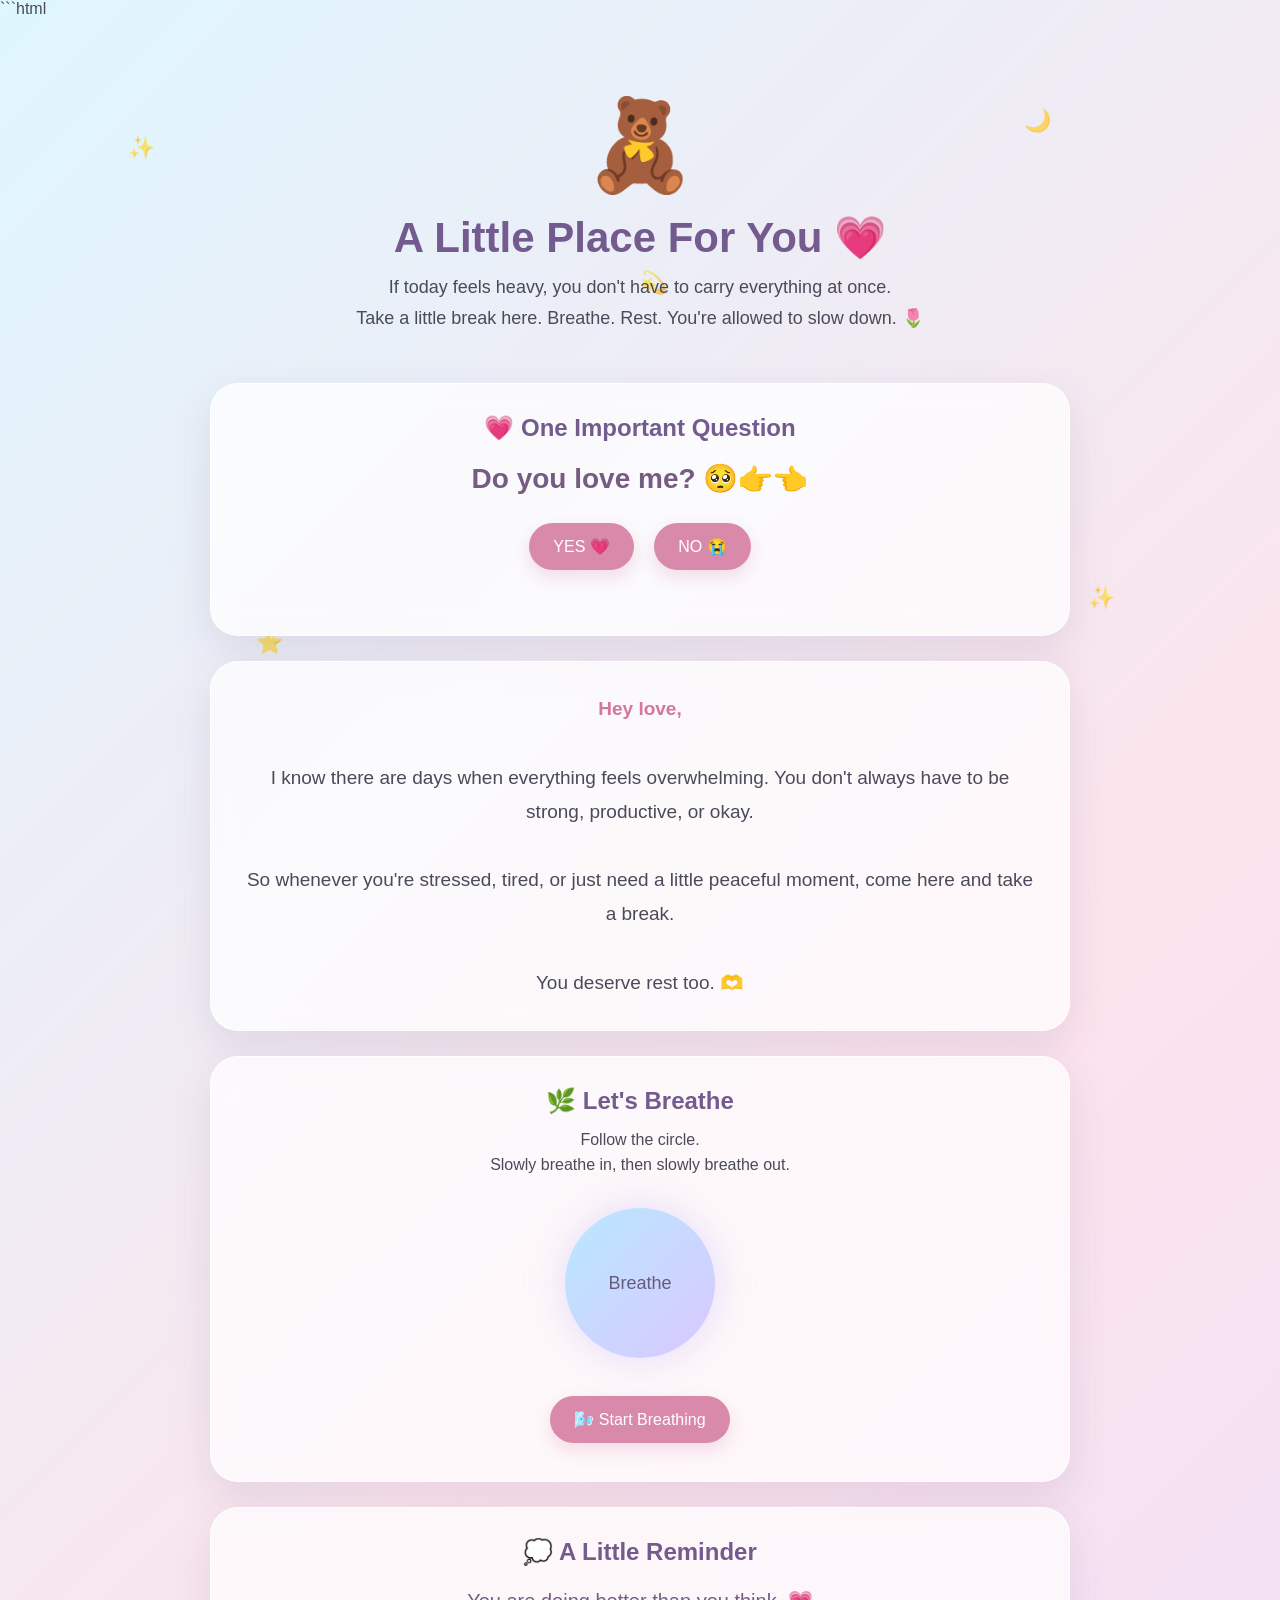
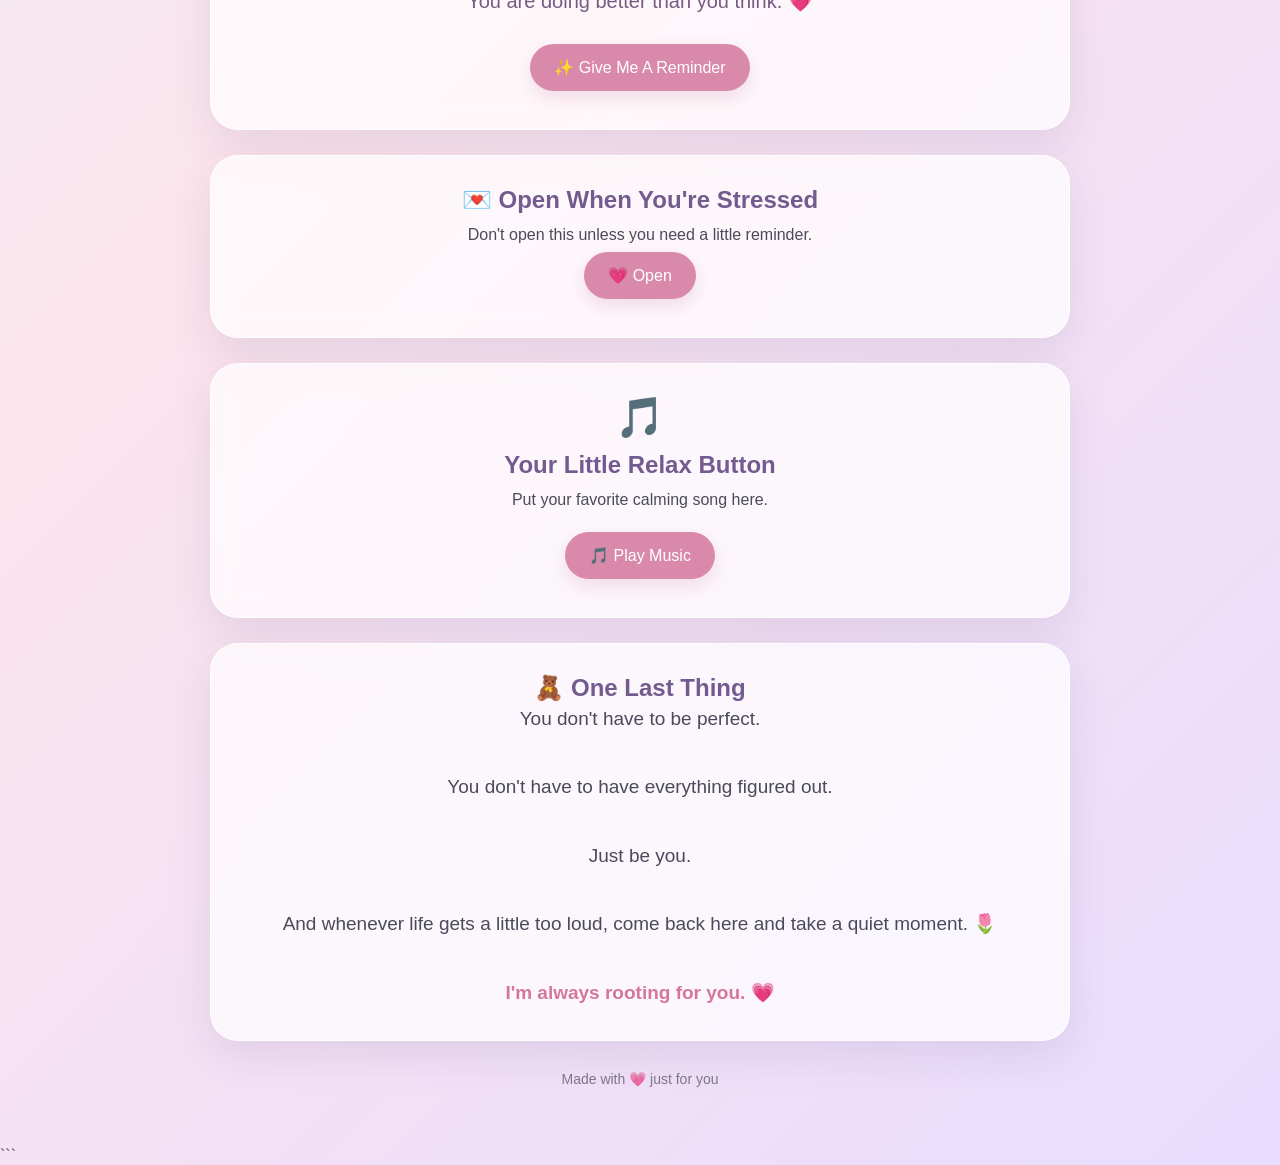
==== index.html @ c6b2e6fd "Add files via upload" ====
```html
<!DOCTYPE html>
<html lang="en">
<head>
    <meta charset="UTF-8">
    <meta name="viewport" content="width=device-width, initial-scale=1.0">

    <title>A Little Place For You 💗</title>

    <style>
        * {
            box-sizing: border-box;
            margin: 0;
            padding: 0;
        }

        body {
            font-family: "Segoe UI", Arial, sans-serif;
            min-height: 100vh;
            background: linear-gradient(
                135deg,
                #dff6ff,
                #fce4ec,
                #e8ddff
            );
            color: #4a4a5a;
            overflow-x: hidden;
        }

        /* =========================
           BACKGROUND
        ========================= */

        .stars {
            position: fixed;
            inset: 0;
            pointer-events: none;
            overflow: hidden;
            z-index: 0;
        }

        .star {
            position: absolute;
            animation: float 6s infinite ease-in-out;
            opacity: 0.7;
            font-size: 22px;
        }

        @keyframes float {
            0%, 100% {
                transform: translateY(0);
            }

            50% {
                transform: translateY(-20px);
            }
        }

        /* =========================
           MAIN CONTAINER
        ========================= */

        .container {
            position: relative;
            z-index: 1;
            width: 100%;
            max-width: 900px;
            margin: auto;
            padding: 30px 20px 60px;
            text-align: center;
        }

        /* =========================
           HERO
        ========================= */

        .hero {
            padding: 45px 20px 25px;
        }

        .bear {
            font-size: 90px;
            animation: bearBreathe 4s infinite ease-in-out;
        }

        @keyframes bearBreathe {
            0%, 100% {
                transform: scale(1);
            }

            50% {
                transform: scale(1.08);
            }
        }

        h1 {
            font-size: 42px;
            margin: 15px 0 10px;
            color: #735b8f;
        }

        .subtitle {
            font-size: 18px;
            max-width: 620px;
            margin: auto;
            line-height: 1.7;
        }

        /* =========================
           CARDS
        ========================= */

        .card {
            background: rgba(255, 255, 255, 0.72);
            backdrop-filter: blur(12px);
            border-radius: 28px;
            padding: 30px;
            margin: 25px 0;
            box-shadow: 0 15px 40px rgba(90, 70, 120, 0.12);
            border: 1px solid rgba(255, 255, 255, 0.8);
        }

        .card h2 {
            color: #735b8f;
        }

        .message {
            font-size: 19px;
            line-height: 1.8;
        }

        .message strong {
            color: #d4779a;
        }

        /* =========================
           BUTTONS
        ========================= */

        button {
            border: none;
            padding: 14px 24px;
            border-radius: 30px;
            margin: 8px;
            font-size: 16px;
            cursor: pointer;
            background: #d98aaa;
            color: white;
            box-shadow: 0 7px 18px rgba(200, 100, 140, 0.2);
            transition: 0.25s ease;
        }

        button:hover {
            transform: translateY(-3px);
            box-shadow: 0 10px 22px rgba(200, 100, 140, 0.25);
        }

        button:active {
            transform: scale(0.96);
        }

        /* =========================
           LOVE QUESTION
        ========================= */

        .love-question {
            font-size: 28px;
            margin: 20px 0;
            color: #765b83;
            font-weight: 600;
        }

        .love-buttons {
            position: relative;
            min-height: 90px;
        }

        #noButton {
            position: relative;
        }

        .love-answer {
            display: none;
            margin-top: 20px;
            padding: 25px;
            border-radius: 20px;
            background: #fff0f6;
            font-size: 20px;
            line-height: 1.7;
        }

        .love-answer.show {
            display: block;
            animation: appear 0.6s ease;
        }

        /* =========================
           BREATHING
        ========================= */

        .breathing-area {
            margin-top: 15px;
        }

        .breathing-instruction {
            margin-top: 12px;
            line-height: 1.6;
        }

        .circle {
            width: 150px;
            height: 150px;
            margin: 30px auto;

            border-radius: 50%;

            background: linear-gradient(
                135deg,
                #b9e8ff,
                #d9c8ff
            );

            display: flex;
            align-items: center;
            justify-content: center;

            font-size: 18px;
            color: #665b7a;

            box-shadow:
                0 0 40px rgba(180, 160, 240, 0.35);

            transition:
                transform 4s ease-in-out;
        }

        .circle.breathe-in {
            transform: scale(1.35);
        }

        .circle.breathe-out {
            transform: scale(1);
        }

        /* =========================
           AFFIRMATIONS
        ========================= */

        .affirmation {
            min-height: 70px;

            display: flex;
            align-items: center;
            justify-content: center;

            font-size: 20px;
            color: #765b83;

            line-height: 1.5;
            padding: 10px;
        }

        /* =========================
           SURPRISE
        ========================= */

        .surprise {
            display: none;

            margin-top: 20px;
            padding: 25px;

            background: #fff0f6;
            border-radius: 20px;

            line-height: 1.8;
            font-size: 18px;
        }

        .surprise.show {
            display: block;
            animation: appear 0.5s ease;
        }

        @keyframes appear {
            from {
                opacity: 0;
                transform: translateY(10px);
            }

            to {
                opacity: 1;
                transform: translateY(0);
            }
        }

        /* =========================
           MUSIC
        ========================= */

        .music-note {
            font-size: 40px;
            margin-bottom: 10px;
            animation: musicFloat 2s infinite ease-in-out;
        }

        @keyframes musicFloat {
            0%, 100% {
                transform: translateY(0);
            }

            50% {
                transform: translateY(-8px);
            }
        }

        /* =========================
           FLOATING HEARTS
        ========================= */

        .heart {
            position: fixed;
            bottom: -30px;

            font-size: 20px;

            animation:
                rise 6s linear forwards;

            pointer-events: none;
            z-index: 5;
        }

        @keyframes rise {
            from {
                transform:
                    translateY(0)
                    rotate(0deg);

                opacity: 0;
            }

            15% {
                opacity: 1;
            }

            to {
                transform:
                    translateY(-110vh)
                    rotate(360deg);

                opacity: 0;
            }
        }

        /* =========================
           FOOTER
        ========================= */

        .footer {
            margin-top: 30px;
            font-size: 14px;
            opacity: 0.7;
        }

        /* =========================
           MOBILE
        ========================= */

        @media (max-width: 600px) {

            .container {
                padding: 20px 15px 50px;
            }

            h1 {
                font-size: 32px;
            }

            .subtitle {
                font-size: 16px;
            }

            .card {
                padding: 22px;
                border-radius: 24px;
            }

            .bear {
                font-size: 75px;
            }

            .love-question {
                font-size: 24px;
            }

            .message {
                font-size: 17px;
            }

            .circle {
                width: 135px;
                height: 135px;
            }
        }
    </style>
</head>

<body>

    <!-- =========================
         BACKGROUND DECORATIONS
    ========================= -->

    <div class="stars">

        <div class="star" style="left:10%; top:15%;">
            ✨
        </div>

        <div class="star" style="left:80%; top:12%;">
            🌙
        </div>

        <div class="star" style="left:20%; top:70%;">
            ⭐
        </div>

        <div class="star" style="left:85%; top:65%;">
            ✨
        </div>

        <div class="star" style="left:50%; top:30%;">
            💫
        </div>

    </div>


    <!-- =========================
         MAIN
    ========================= -->

    <div class="container">


        <!-- HERO -->

        <section class="hero">

            <div class="bear">
                🧸
            </div>

            <h1>
                A Little Place For You 💗
            </h1>

            <p class="subtitle">
                If today feels heavy, you don't have to carry
                everything at once.

                <br>

                Take a little break here.
                Breathe. Rest.
                You're allowed to slow down. 🌷
            </p>

        </section>


        <!-- =========================
             LOVE QUESTION
        ========================= -->

        <div class="card">

            <h2>
                💗 One Important Question
            </h2>

            <p class="love-question">
                Do you love me? 🥺👉👈
            </p>

            <div class="love-buttons">

                <button onclick="yesLove()">
                    YES 💗
                </button>

                <button
                    id="noButton"
                    onclick="noLove()"
                    onmouseover="moveNoButton()">

                    NO 😭

                </button>

            </div>


            <div
                id="loveAnswer"
                class="love-answer">

                YAYYYYY! 🥹💗

                <br><br>

                I love you too!
                Thank you for being you. 🫶

                <br><br>

                Now come here and take a little break. 🌷

            </div>

        </div>


        <!-- =========================
             PERSONAL MESSAGE
        ========================= -->

        <div class="card">

            <div class="message">

                <strong>
                    Hey love,
                </strong>

                <br><br>

                I know there are days when everything
                feels overwhelming.

                You don't always have to be strong,
                productive, or okay.

                <br><br>

                So whenever you're stressed, tired,
                or just need a little peaceful moment,
                come here and take a break.

                <br><br>

                You deserve rest too. 🫶

            </div>

        </div>


        <!-- =========================
             BREATHING
        ========================= -->

        <div class="card">

            <h2>
                🌿 Let's Breathe
            </h2>

            <p class="breathing-instruction">

                Follow the circle.

                <br>

                Slowly breathe in,
                then slowly breathe out.

            </p>


            <div class="breathing-area">

                <div
                    class="circle"
                    id="breathingCircle">

                    Breathe

                </div>


                <button onclick="startBreathing()">

                    🌬️ Start Breathing

                </button>

            </div>

        </div>


        <!-- =========================
             AFFIRMATIONS
        ========================= -->

        <div class="card">

            <h2>
                💭 A Little Reminder
            </h2>


            <div
                class="affirmation"
                id="affirmation">

                You are doing better
                than you think. 💗

            </div>


            <button onclick="newAffirmation()">

                ✨ Give Me A Reminder

            </button>

        </div>


        <!-- =========================
             STRESS MESSAGE
        ========================= -->

        <div class="card">

            <h2>
                💌 Open When You're Stressed
            </h2>

            <p style="margin-top:12px;">

                Don't open this unless you need
                a little reminder.

            </p>


            <button onclick="openSurprise()">

                💗 Open

            </button>


            <div
                class="surprise"
                id="surprise">

                Hey...

                pause for a moment. 🫂

                <br><br>

                Whatever happened today
                doesn't define you.

                <br><br>

                You don't need to solve
                everything tonight.

                <br><br>

                One thing at a time.
                One breath at a time.

                <br><br>

                Drink some water,
                relax your shoulders,
                and give yourself permission
                to rest.

                <br><br>

                <strong>
                    You are important.
                    Please take care of yourself. 💗
                </strong>

            </div>

        </div>


        <!-- =========================
             MUSIC
        ========================= -->

        <div class="card">

            <div class="music-note">
                🎵
            </div>

            <h2>
                Your Little Relax Button
            </h2>

            <p style="margin:12px 0 15px;">

                Put your favorite calming song here.

            </p>


            <audio
                id="music"
                loop>

                <source
                    src="relaxing-music.mp3"
                    type="audio/mpeg">

            </audio>


            <button
                onclick="toggleMusic()"
                id="musicButton">

                🎵 Play Music

            </button>

        </div>


        <!-- =========================
             FINAL MESSAGE
        ========================= -->

        <div class="card">

            <h2>
                🧸 One Last Thing
            </h2>


            <p class="message">

                You don't have to be perfect.

                <br><br>

                You don't have to have
                everything figured out.

                <br><br>

                Just be you.

                <br><br>

                And whenever life gets
                a little too loud,
                come back here and take
                a quiet moment. 🌷

                <br><br>

                <strong>
                    I'm always rooting for you. 💗
                </strong>

            </p>

        </div>


        <!-- FOOTER -->

        <div class="footer">

            Made with 💗 just for you

        </div>

    </div>


    <script>

        /* =========================
           LOVE QUESTION
        ========================= */

        let noCount = 0;


        function yesLove() {

            const answer =
                document.getElementById("loveAnswer");

            answer.classList.add("show");


            const noButton =
                document.getElementById("noButton");

            noButton.style.display = "none";


            for (let i = 0; i < 25; i++) {

                setTimeout(
                    createHeart,
                    i * 100
                );

            }

        }


        function noLove() {

            noCount++;


            const button =
                document.getElementById("noButton");


            if (noCount === 1) {

                button.textContent =
                    "Are you sure? 🥺";

            }

            else if (noCount === 2) {

                button.textContent =
                    "Really? 😭";

            }

            else if (noCount === 3) {

                button.textContent =
                    "Last chance 😭💔";

            }

            else {

                button.textContent =
                    "Okay... 😭";

            }


            moveNoButton();

        }


        function moveNoButton() {

            const button =
                document.getElementById("noButton");


            const maxX =
                Math.min(
                    140,
                    window.innerWidth / 3
                );


            const maxY = 60;


            const x =
                (Math.random() * maxX * 2)
                - maxX;


            const y =
                (Math.random() * maxY * 2)
                - maxY;


            button.style.transform =
                `translate(${x}px, ${y}px)`;

        }



        /* =========================
           AFFIRMATIONS
        ========================= */

        const affirmations = [

            "You are allowed to rest. 🌷",

            "One step at a time is still progress. 🫶",

            "You don't have to solve everything today. 🌙",

            "Your feelings are valid. 💗",

            "Take a breath. You've got this. 🌿",

            "It's okay to have a slow day. ☁️",

            "You are more than your stressful moments. ✨",

            "Be gentle with yourself today. 🧸",

            "You deserve peaceful moments too. 💕",

            "You are doing better than you think. 🌸",

            "It's okay to take things slowly. 🌿",

            "Tomorrow is another chance to breathe and begin again. 🌙"

        ];


        function newAffirmation() {

            const random =
                affirmations[
                    Math.floor(
                        Math.random()
                        * affirmations.length
                    )
                ];


            document.getElementById(
                "affirmation"
            ).textContent = random;


            for (let i = 0; i < 3; i++) {

                setTimeout(
                    createHeart,
                    i * 150
                );

            }

        }



        /* =========================
           BREATHING
        ========================= */

        let breathing = false;


        function startBreathing() {

            if (breathing) return;


            breathing = true;


            const circle =
                document.getElementById(
                    "breathingCircle"
                );


            let inhale = true;


            function cycle() {

                if (!breathing) return;


                if (inhale) {

                    circle.textContent =
                        "Breathe In 🌿";

                    circle.classList.remove(
                        "breathe-out"
                    );

                    circle.classList.add(
                        "breathe-in"
                    );

                }

                else {

                    circle.textContent =
                        "Breathe Out 🌙";

                    circle.classList.remove(
                        "breathe-in"
                    );

                    circle.classList.add(
                        "breathe-out"
                    );

                }


                inhale = !inhale;


                setTimeout(
                    cycle,
                    4000
                );

            }


            cycle();


            setTimeout(() => {

                breathing = false;


                circle.classList.remove(
                    "breathe-in"
                );


                circle.classList.add(
                    "breathe-out"
                );


                circle.textContent =
                    "Well Done 💗";


                for (let i = 0; i < 8; i++) {

                    setTimeout(
                        createHeart,
                        i * 150
                    );

                }

            }, 32000);

        }



        /* =========================
           SURPRISE MESSAGE
        ========================= */

        function openSurprise() {

            document
                .getElementById("surprise")
                .classList.add("show");


            for (let i = 0; i < 15; i++) {

                setTimeout(
                    createHeart,
                    i * 120
                );

            }

        }



        /* =========================
           MUSIC
        ========================= */

        const music =
            document.getElementById("music");


        const musicButton =
            document.getElementById(
                "musicButton"
            );


        function toggleMusic() {

            if (music.paused) {

                music.play()
                    .then(() => {

                        musicButton.textContent =
                            "⏸️ Pause Music";

                    })
                    .catch(() => {

                        alert(
                            "Please make sure relaxing-music.mp3 is in the same folder as this HTML file."
                        );

                    });

            }

            else {

                music.pause();


                musicButton.textContent =
                    "🎵 Play Music";

            }

        }



        /* =========================
           FLOATING HEARTS
        ========================= */

        function createHeart() {

            const heart =
                document.createElement("div");


            heart.className =
                "heart";


            const hearts = [

                "💗",
                "💕",
                "💖",
                "🌸",
                "✨",
                "🫶",
                "💞"

            ];


            heart.textContent =
                hearts[
                    Math.floor(
                        Math.random()
                        * hearts.length
                    )
                ];


            heart.style.left =
                Math.random() * 100 + "vw";


            heart.style.animationDuration =
                (4 + Math.random() * 4)
                + "s";


            document.body.appendChild(
                heart
            );


            setTimeout(() => {

                heart.remove();

            }, 8000);

        }


        /* =========================
           RANDOM BACKGROUND HEARTS
        ========================= */

        setInterval(() => {

            if (Math.random() > 0.4) {

                createHeart();

            }

        }, 2500);

    </script>

</body>
</html>
```
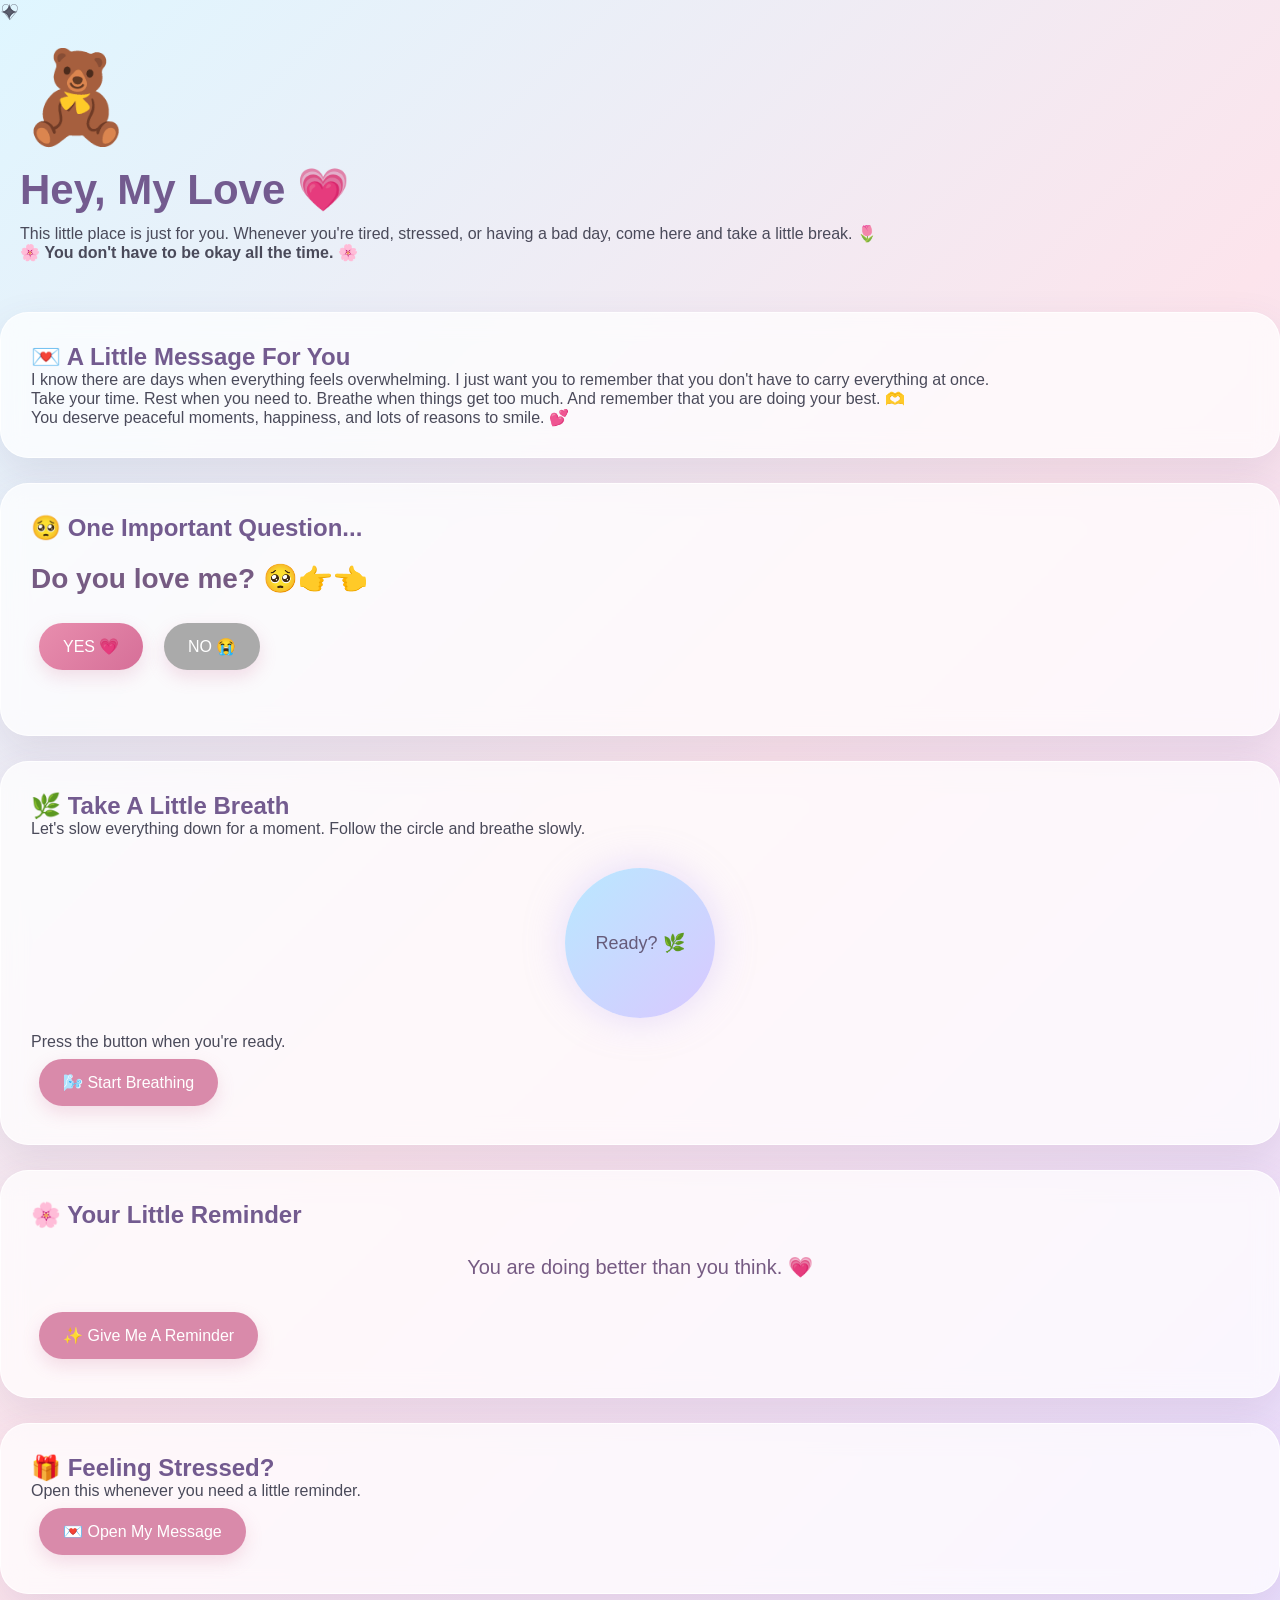
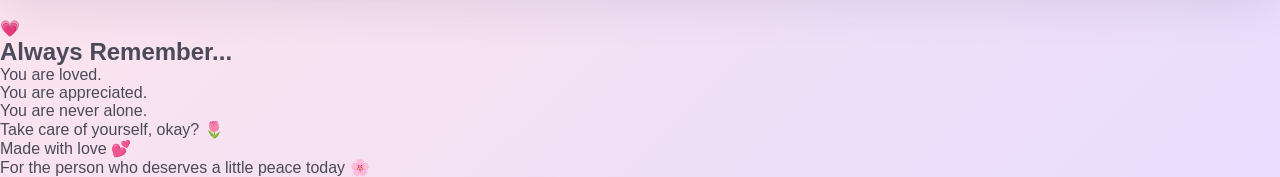
==== commit 72be77f6: "Update index.html" ====
--- a/index.html
+++ b/index.html
@@ -1,1228 +1,203 @@
-```html
 <!DOCTYPE html>
 <html lang="en">
 <head>
     <meta charset="UTF-8">
     <meta name="viewport" content="width=device-width, initial-scale=1.0">
-
-    <title>A Little Place For You 💗</title>
-
-    <style>
-        * {
-            box-sizing: border-box;
-            margin: 0;
-            padding: 0;
-        }
-
-        body {
-            font-family: "Segoe UI", Arial, sans-serif;
-            min-height: 100vh;
-            background: linear-gradient(
-                135deg,
-                #dff6ff,
-                #fce4ec,
-                #e8ddff
-            );
-            color: #4a4a5a;
-            overflow-x: hidden;
-        }
-
-        /* =========================
-           BACKGROUND
-        ========================= */
-
-        .stars {
-            position: fixed;
-            inset: 0;
-            pointer-events: none;
-            overflow: hidden;
-            z-index: 0;
-        }
-
-        .star {
-            position: absolute;
-            animation: float 6s infinite ease-in-out;
-            opacity: 0.7;
-            font-size: 22px;
-        }
-
-        @keyframes float {
-            0%, 100% {
-                transform: translateY(0);
-            }
-
-            50% {
-                transform: translateY(-20px);
-            }
-        }
-
-        /* =========================
-           MAIN CONTAINER
-        ========================= */
-
-        .container {
-            position: relative;
-            z-index: 1;
-            width: 100%;
-            max-width: 900px;
-            margin: auto;
-            padding: 30px 20px 60px;
-            text-align: center;
-        }
-
-        /* =========================
-           HERO
-        ========================= */
-
-        .hero {
-            padding: 45px 20px 25px;
-        }
-
-        .bear {
-            font-size: 90px;
-            animation: bearBreathe 4s infinite ease-in-out;
-        }
-
-        @keyframes bearBreathe {
-            0%, 100% {
-                transform: scale(1);
-            }
-
-            50% {
-                transform: scale(1.08);
-            }
-        }
-
-        h1 {
-            font-size: 42px;
-            margin: 15px 0 10px;
-            color: #735b8f;
-        }
-
-        .subtitle {
-            font-size: 18px;
-            max-width: 620px;
-            margin: auto;
-            line-height: 1.7;
-        }
-
-        /* =========================
-           CARDS
-        ========================= */
-
-        .card {
-            background: rgba(255, 255, 255, 0.72);
-            backdrop-filter: blur(12px);
-            border-radius: 28px;
-            padding: 30px;
-            margin: 25px 0;
-            box-shadow: 0 15px 40px rgba(90, 70, 120, 0.12);
-            border: 1px solid rgba(255, 255, 255, 0.8);
-        }
-
-        .card h2 {
-            color: #735b8f;
-        }
-
-        .message {
-            font-size: 19px;
-            line-height: 1.8;
-        }
-
-        .message strong {
-            color: #d4779a;
-        }
-
-        /* =========================
-           BUTTONS
-        ========================= */
-
-        button {
-            border: none;
-            padding: 14px 24px;
-            border-radius: 30px;
-            margin: 8px;
-            font-size: 16px;
-            cursor: pointer;
-            background: #d98aaa;
-            color: white;
-            box-shadow: 0 7px 18px rgba(200, 100, 140, 0.2);
-            transition: 0.25s ease;
-        }
-
-        button:hover {
-            transform: translateY(-3px);
-            box-shadow: 0 10px 22px rgba(200, 100, 140, 0.25);
-        }
-
-        button:active {
-            transform: scale(0.96);
-        }
-
-        /* =========================
-           LOVE QUESTION
-        ========================= */
-
-        .love-question {
-            font-size: 28px;
-            margin: 20px 0;
-            color: #765b83;
-            font-weight: 600;
-        }
-
-        .love-buttons {
-            position: relative;
-            min-height: 90px;
-        }
-
-        #noButton {
-            position: relative;
-        }
-
-        .love-answer {
-            display: none;
-            margin-top: 20px;
-            padding: 25px;
-            border-radius: 20px;
-            background: #fff0f6;
-            font-size: 20px;
-            line-height: 1.7;
-        }
-
-        .love-answer.show {
-            display: block;
-            animation: appear 0.6s ease;
-        }
-
-        /* =========================
-           BREATHING
-        ========================= */
-
-        .breathing-area {
-            margin-top: 15px;
-        }
-
-        .breathing-instruction {
-            margin-top: 12px;
-            line-height: 1.6;
-        }
-
-        .circle {
-            width: 150px;
-            height: 150px;
-            margin: 30px auto;
-
-            border-radius: 50%;
-
-            background: linear-gradient(
-                135deg,
-                #b9e8ff,
-                #d9c8ff
-            );
-
-            display: flex;
-            align-items: center;
-            justify-content: center;
-
-            font-size: 18px;
-            color: #665b7a;
-
-            box-shadow:
-                0 0 40px rgba(180, 160, 240, 0.35);
-
-            transition:
-                transform 4s ease-in-out;
-        }
-
-        .circle.breathe-in {
-            transform: scale(1.35);
-        }
-
-        .circle.breathe-out {
-            transform: scale(1);
-        }
-
-        /* =========================
-           AFFIRMATIONS
-        ========================= */
-
-        .affirmation {
-            min-height: 70px;
-
-            display: flex;
-            align-items: center;
-            justify-content: center;
-
-            font-size: 20px;
-            color: #765b83;
-
-            line-height: 1.5;
-            padding: 10px;
-        }
-
-        /* =========================
-           SURPRISE
-        ========================= */
-
-        .surprise {
-            display: none;
-
-            margin-top: 20px;
-            padding: 25px;
-
-            background: #fff0f6;
-            border-radius: 20px;
-
-            line-height: 1.8;
-            font-size: 18px;
-        }
-
-        .surprise.show {
-            display: block;
-            animation: appear 0.5s ease;
-        }
-
-        @keyframes appear {
-            from {
-                opacity: 0;
-                transform: translateY(10px);
-            }
-
-            to {
-                opacity: 1;
-                transform: translateY(0);
-            }
-        }
-
-        /* =========================
-           MUSIC
-        ========================= */
-
-        .music-note {
-            font-size: 40px;
-            margin-bottom: 10px;
-            animation: musicFloat 2s infinite ease-in-out;
-        }
-
-        @keyframes musicFloat {
-            0%, 100% {
-                transform: translateY(0);
-            }
-
-            50% {
-                transform: translateY(-8px);
-            }
-        }
-
-        /* =========================
-           FLOATING HEARTS
-        ========================= */
-
-        .heart {
-            position: fixed;
-            bottom: -30px;
-
-            font-size: 20px;
-
-            animation:
-                rise 6s linear forwards;
-
-            pointer-events: none;
-            z-index: 5;
-        }
-
-        @keyframes rise {
-            from {
-                transform:
-                    translateY(0)
-                    rotate(0deg);
-
-                opacity: 0;
-            }
-
-            15% {
-                opacity: 1;
-            }
-
-            to {
-                transform:
-                    translateY(-110vh)
-                    rotate(360deg);
-
-                opacity: 0;
-            }
-        }
-
-        /* =========================
-           FOOTER
-        ========================= */
-
-        .footer {
-            margin-top: 30px;
-            font-size: 14px;
-            opacity: 0.7;
-        }
-
-        /* =========================
-           MOBILE
-        ========================= */
-
-        @media (max-width: 600px) {
-
-            .container {
-                padding: 20px 15px 50px;
-            }
-
-            h1 {
-                font-size: 32px;
-            }
-
-            .subtitle {
-                font-size: 16px;
-            }
-
-            .card {
-                padding: 22px;
-                border-radius: 24px;
-            }
-
-            .bear {
-                font-size: 75px;
-            }
-
-            .love-question {
-                font-size: 24px;
-            }
-
-            .message {
-                font-size: 17px;
-            }
-
-            .circle {
-                width: 135px;
-                height: 135px;
-            }
-        }
-    </style>
+    <title>For My Love 💗</title>
+    <link rel="stylesheet" href="style.css">
 </head>
 
 <body>
 
-    <!-- =========================
-         BACKGROUND DECORATIONS
-    ========================= -->
-
-    <div class="stars">
-
-        <div class="star" style="left:10%; top:15%;">
-            ✨
-        </div>
-
-        <div class="star" style="left:80%; top:12%;">
-            🌙
-        </div>
-
-        <div class="star" style="left:20%; top:70%;">
-            ⭐
-        </div>
-
-        <div class="star" style="left:85%; top:65%;">
-            ✨
-        </div>
-
-        <div class="star" style="left:50%; top:30%;">
-            💫
-        </div>
-
-    </div>
-
-
-    <!-- =========================
-         MAIN
-    ========================= -->
-
-    <div class="container">
-
+    <!-- Floating decorations -->
+    <div class="star star1">✦</div>
+    <div class="star star2">✧</div>
+    <div class="star star3">♡</div>
+    <div class="star star4">✦</div>
+
+    <main>
 
         <!-- HERO -->
-
         <section class="hero">
-
-            <div class="bear">
-                🧸
-            </div>
-
-            <h1>
-                A Little Place For You 💗
-            </h1>
-
-            <p class="subtitle">
-                If today feels heavy, you don't have to carry
+            <div class="bear">🧸</div>
+
+            <h1>Hey, My Love 💗</h1>
+
+            <p>
+                This little place is just for you.
+                Whenever you're tired, stressed, or having a bad day,
+                come here and take a little break. 🌷
+            </p>
+
+            <div class="hero-message">
+                <span>🌸</span>
+                <strong>You don't have to be okay all the time.</strong>
+                <span>🌸</span>
+            </div>
+        </section>
+
+
+        <!-- LOVE MESSAGE -->
+        <section class="card">
+            <h2>💌 A Little Message For You</h2>
+
+            <p>
+                I know there are days when everything feels overwhelming.
+                I just want you to remember that you don't have to carry
                 everything at once.
-
-                <br>
-
-                Take a little break here.
-                Breathe. Rest.
-                You're allowed to slow down. 🌷
-            </p>
-
-        </section>
-
-
-        <!-- =========================
-             LOVE QUESTION
-        ========================= -->
-
-        <div class="card">
-
-            <h2>
-                💗 One Important Question
-            </h2>
-
-            <p class="love-question">
+            </p>
+
+            <p>
+                Take your time. Rest when you need to.
+                Breathe when things get too much.
+                And remember that you are doing your best. 🫶
+            </p>
+
+            <p class="special-message">
+                You deserve peaceful moments, happiness,
+                and lots of reasons to smile. 💕
+            </p>
+        </section>
+
+
+        <!-- LOVE QUESTION -->
+        <section class="card love-section">
+            <h2>🥺 One Important Question...</h2>
+
+            <div class="love-question">
                 Do you love me? 🥺👉👈
-            </p>
+            </div>
 
             <div class="love-buttons">
-
-                <button onclick="yesLove()">
+                <button id="yesButton" class="yes-button">
                     YES 💗
                 </button>
 
-                <button
-                    id="noButton"
-                    onclick="noLove()"
-                    onmouseover="moveNoButton()">
-
+                <button id="noButton" class="no-button">
                     NO 😭
-
                 </button>
-
-            </div>
-
-
-            <div
-                id="loveAnswer"
-                class="love-answer">
-
-                YAYYYYY! 🥹💗
-
-                <br><br>
-
-                I love you too!
-                Thank you for being you. 🫶
-
-                <br><br>
-
-                Now come here and take a little break. 🌷
-
-            </div>
-
-        </div>
-
-
-        <!-- =========================
-             PERSONAL MESSAGE
-        ========================= -->
-
-        <div class="card">
-
-            <div class="message">
+            </div>
+
+            <div id="loveAnswer" class="love-answer">
+                I LOVE YOU TOO! 💗🥺
+                <br>
+                Thank you for being you. 🌷
+            </div>
+        </section>
+
+
+        <!-- BREATHING -->
+        <section class="card">
+            <h2>🌿 Take A Little Breath</h2>
+
+            <p>
+                Let's slow everything down for a moment.
+                Follow the circle and breathe slowly.
+            </p>
+
+            <div id="breathingCircle" class="circle">
+                Ready? 🌿
+            </div>
+
+            <p id="breathingStatus" class="status">
+                Press the button when you're ready.
+            </p>
+
+            <button id="breathingButton" class="main-button">
+                🌬️ Start Breathing
+            </button>
+        </section>
+
+
+        <!-- AFFIRMATIONS -->
+        <section class="card">
+            <h2>🌸 Your Little Reminder</h2>
+
+            <div id="affirmation" class="affirmation">
+                You are doing better than you think. 💗
+            </div>
+
+            <button id="affirmationButton" class="main-button">
+                ✨ Give Me A Reminder
+            </button>
+        </section>
+
+
+        <!-- SURPRISE -->
+        <section class="card surprise-section">
+            <h2>🎁 Feeling Stressed?</h2>
+
+            <p>
+                Open this whenever you need a little reminder.
+            </p>
+
+            <button id="surpriseButton" class="main-button">
+                💌 Open My Message
+            </button>
+
+            <div id="surprise" class="surprise">
+                <h3>Hey, beautiful soul 🌷</h3>
+
+                <p>
+                    Whatever is stressing you right now,
+                    you don't have to figure everything out immediately.
+                </p>
+
+                <p>
+                    Take things one moment at a time.
+                    Drink some water, breathe slowly,
+                    and give yourself permission to rest. 🌿
+                </p>
+
+                <p>
+                    You are important.
+                    Your feelings matter.
+                    And you deserve kindness. 💗
+                </p>
 
                 <strong>
-                    Hey love,
+                    Now give yourself a little smile. 🥺💕
                 </strong>
-
-                <br><br>
-
-                I know there are days when everything
-                feels overwhelming.
-
-                You don't always have to be strong,
-                productive, or okay.
-
-                <br><br>
-
-                So whenever you're stressed, tired,
-                or just need a little peaceful moment,
-                come here and take a break.
-
-                <br><br>
-
-                You deserve rest too. 🫶
-
-            </div>
-
-        </div>
-
-
-        <!-- =========================
-             BREATHING
-        ========================= -->
-
-        <div class="card">
-
-            <h2>
-                🌿 Let's Breathe
-            </h2>
-
-            <p class="breathing-instruction">
-
-                Follow the circle.
-
-                <br>
-
-                Slowly breathe in,
-                then slowly breathe out.
-
-            </p>
-
-
-            <div class="breathing-area">
-
-                <div
-                    class="circle"
-                    id="breathingCircle">
-
-                    Breathe
-
-                </div>
-
-
-                <button onclick="startBreathing()">
-
-                    🌬️ Start Breathing
-
-                </button>
-
-            </div>
-
-        </div>
-
-
-        <!-- =========================
-             AFFIRMATIONS
-        ========================= -->
-
-        <div class="card">
-
-            <h2>
-                💭 A Little Reminder
-            </h2>
-
-
-            <div
-                class="affirmation"
-                id="affirmation">
-
-                You are doing better
-                than you think. 💗
-
-            </div>
-
-
-            <button onclick="newAffirmation()">
-
-                ✨ Give Me A Reminder
-
-            </button>
-
-        </div>
-
-
-        <!-- =========================
-             STRESS MESSAGE
-        ========================= -->
-
-        <div class="card">
-
-            <h2>
-                💌 Open When You're Stressed
-            </h2>
-
-            <p style="margin-top:12px;">
-
-                Don't open this unless you need
-                a little reminder.
-
-            </p>
-
-
-            <button onclick="openSurprise()">
-
-                💗 Open
-
-            </button>
-
-
-            <div
-                class="surprise"
-                id="surprise">
-
-                Hey...
-
-                pause for a moment. 🫂
-
-                <br><br>
-
-                Whatever happened today
-                doesn't define you.
-
-                <br><br>
-
-                You don't need to solve
-                everything tonight.
-
-                <br><br>
-
-                One thing at a time.
-                One breath at a time.
-
-                <br><br>
-
-                Drink some water,
-                relax your shoulders,
-                and give yourself permission
-                to rest.
-
-                <br><br>
-
-                <strong>
-                    You are important.
-                    Please take care of yourself. 💗
-                </strong>
-
-            </div>
-
-        </div>
-
-
-        <!-- =========================
-             MUSIC
-        ========================= -->
-
-        <div class="card">
-
-            <div class="music-note">
-                🎵
-            </div>
-
-            <h2>
-                Your Little Relax Button
-            </h2>
-
-            <p style="margin:12px 0 15px;">
-
-                Put your favorite calming song here.
-
-            </p>
-
-
-            <audio
-                id="music"
-                loop>
-
-                <source
-                    src="relaxing-music.mp3"
-                    type="audio/mpeg">
-
-            </audio>
-
-
-            <button
-                onclick="toggleMusic()"
-                id="musicButton">
-
-                🎵 Play Music
-
-            </button>
-
-        </div>
-
-
-        <!-- =========================
-             FINAL MESSAGE
-        ========================= -->
-
-        <div class="card">
-
-            <h2>
-                🧸 One Last Thing
-            </h2>
-
-
-            <p class="message">
-
-                You don't have to be perfect.
-
-                <br><br>
-
-                You don't have to have
-                everything figured out.
-
-                <br><br>
-
-                Just be you.
-
-                <br><br>
-
-                And whenever life gets
-                a little too loud,
-                come back here and take
-                a quiet moment. 🌷
-
-                <br><br>
-
-                <strong>
-                    I'm always rooting for you. 💗
-                </strong>
-
-            </p>
-
-        </div>
-
-
-        <!-- FOOTER -->
-
-        <div class="footer">
-
-            Made with 💗 just for you
-
-        </div>
-
-    </div>
-
-
-    <script>
-
-        /* =========================
-           LOVE QUESTION
-        ========================= */
-
-        let noCount = 0;
-
-
-        function yesLove() {
-
-            const answer =
-                document.getElementById("loveAnswer");
-
-            answer.classList.add("show");
-
-
-            const noButton =
-                document.getElementById("noButton");
-
-            noButton.style.display = "none";
-
-
-            for (let i = 0; i < 25; i++) {
-
-                setTimeout(
-                    createHeart,
-                    i * 100
-                );
-
-            }
-
-        }
-
-
-        function noLove() {
-
-            noCount++;
-
-
-            const button =
-                document.getElementById("noButton");
-
-
-            if (noCount === 1) {
-
-                button.textContent =
-                    "Are you sure? 🥺";
-
-            }
-
-            else if (noCount === 2) {
-
-                button.textContent =
-                    "Really? 😭";
-
-            }
-
-            else if (noCount === 3) {
-
-                button.textContent =
-                    "Last chance 😭💔";
-
-            }
-
-            else {
-
-                button.textContent =
-                    "Okay... 😭";
-
-            }
-
-
-            moveNoButton();
-
-        }
-
-
-        function moveNoButton() {
-
-            const button =
-                document.getElementById("noButton");
-
-
-            const maxX =
-                Math.min(
-                    140,
-                    window.innerWidth / 3
-                );
-
-
-            const maxY = 60;
-
-
-            const x =
-                (Math.random() * maxX * 2)
-                - maxX;
-
-
-            const y =
-                (Math.random() * maxY * 2)
-                - maxY;
-
-
-            button.style.transform =
-                `translate(${x}px, ${y}px)`;
-
-        }
-
-
-
-        /* =========================
-           AFFIRMATIONS
-        ========================= */
-
-        const affirmations = [
-
-            "You are allowed to rest. 🌷",
-
-            "One step at a time is still progress. 🫶",
-
-            "You don't have to solve everything today. 🌙",
-
-            "Your feelings are valid. 💗",
-
-            "Take a breath. You've got this. 🌿",
-
-            "It's okay to have a slow day. ☁️",
-
-            "You are more than your stressful moments. ✨",
-
-            "Be gentle with yourself today. 🧸",
-
-            "You deserve peaceful moments too. 💕",
-
-            "You are doing better than you think. 🌸",
-
-            "It's okay to take things slowly. 🌿",
-
-            "Tomorrow is another chance to breathe and begin again. 🌙"
-
-        ];
-
-
-        function newAffirmation() {
-
-            const random =
-                affirmations[
-                    Math.floor(
-                        Math.random()
-                        * affirmations.length
-                    )
-                ];
-
-
-            document.getElementById(
-                "affirmation"
-            ).textContent = random;
-
-
-            for (let i = 0; i < 3; i++) {
-
-                setTimeout(
-                    createHeart,
-                    i * 150
-                );
-
-            }
-
-        }
-
-
-
-        /* =========================
-           BREATHING
-        ========================= */
-
-        let breathing = false;
-
-
-        function startBreathing() {
-
-            if (breathing) return;
-
-
-            breathing = true;
-
-
-            const circle =
-                document.getElementById(
-                    "breathingCircle"
-                );
-
-
-            let inhale = true;
-
-
-            function cycle() {
-
-                if (!breathing) return;
-
-
-                if (inhale) {
-
-                    circle.textContent =
-                        "Breathe In 🌿";
-
-                    circle.classList.remove(
-                        "breathe-out"
-                    );
-
-                    circle.classList.add(
-                        "breathe-in"
-                    );
-
-                }
-
-                else {
-
-                    circle.textContent =
-                        "Breathe Out 🌙";
-
-                    circle.classList.remove(
-                        "breathe-in"
-                    );
-
-                    circle.classList.add(
-                        "breathe-out"
-                    );
-
-                }
-
-
-                inhale = !inhale;
-
-
-                setTimeout(
-                    cycle,
-                    4000
-                );
-
-            }
-
-
-            cycle();
-
-
-            setTimeout(() => {
-
-                breathing = false;
-
-
-                circle.classList.remove(
-                    "breathe-in"
-                );
-
-
-                circle.classList.add(
-                    "breathe-out"
-                );
-
-
-                circle.textContent =
-                    "Well Done 💗";
-
-
-                for (let i = 0; i < 8; i++) {
-
-                    setTimeout(
-                        createHeart,
-                        i * 150
-                    );
-
-                }
-
-            }, 32000);
-
-        }
-
-
-
-        /* =========================
-           SURPRISE MESSAGE
-        ========================= */
-
-        function openSurprise() {
-
-            document
-                .getElementById("surprise")
-                .classList.add("show");
-
-
-            for (let i = 0; i < 15; i++) {
-
-                setTimeout(
-                    createHeart,
-                    i * 120
-                );
-
-            }
-
-        }
-
-
-
-        /* =========================
-           MUSIC
-        ========================= */
-
-        const music =
-            document.getElementById("music");
-
-
-        const musicButton =
-            document.getElementById(
-                "musicButton"
-            );
-
-
-        function toggleMusic() {
-
-            if (music.paused) {
-
-                music.play()
-                    .then(() => {
-
-                        musicButton.textContent =
-                            "⏸️ Pause Music";
-
-                    })
-                    .catch(() => {
-
-                        alert(
-                            "Please make sure relaxing-music.mp3 is in the same folder as this HTML file."
-                        );
-
-                    });
-
-            }
-
-            else {
-
-                music.pause();
-
-
-                musicButton.textContent =
-                    "🎵 Play Music";
-
-            }
-
-        }
-
-
-
-        /* =========================
-           FLOATING HEARTS
-        ========================= */
-
-        function createHeart() {
-
-            const heart =
-                document.createElement("div");
-
-
-            heart.className =
-                "heart";
-
-
-            const hearts = [
-
-                "💗",
-                "💕",
-                "💖",
-                "🌸",
-                "✨",
-                "🫶",
-                "💞"
-
-            ];
-
-
-            heart.textContent =
-                hearts[
-                    Math.floor(
-                        Math.random()
-                        * hearts.length
-                    )
-                ];
-
-
-            heart.style.left =
-                Math.random() * 100 + "vw";
-
-
-            heart.style.animationDuration =
-                (4 + Math.random() * 4)
-                + "s";
-
-
-            document.body.appendChild(
-                heart
-            );
-
-
-            setTimeout(() => {
-
-                heart.remove();
-
-            }, 8000);
-
-        }
-
-
-        /* =========================
-           RANDOM BACKGROUND HEARTS
-        ========================= */
-
-        setInterval(() => {
-
-            if (Math.random() > 0.4) {
-
-                createHeart();
-
-            }
-
-        }, 2500);
-
-    </script>
+            </div>
+        </section>
+
+
+        <!-- FINAL MESSAGE -->
+        <section class="final-message">
+            <div class="final-heart">💗</div>
+
+            <h2>Always Remember...</h2>
+
+            <p>
+                You are loved.
+            </p>
+
+            <p>
+                You are appreciated.
+            </p>
+
+            <p>
+                You are never alone.
+            </p>
+
+            <div class="big-message">
+                Take care of yourself, okay? 🌷
+            </div>
+
+            <div class="signature">
+                Made with love 💕
+            </div>
+        </section>
+
+    </main>
+
+
+    <footer>
+        <p>For the person who deserves a little peace today 🌸</p>
+    </footer>
+
+
+    <script src="script.js"></script>
 
 </body>
 </html>
-```
--- a/style.css
+++ b/style.css
@@ -0,0 +1,755 @@
+
+/* =========================
+   RESET
+========================= */
+
+* {
+    box-sizing: border-box;
+    margin: 0;
+    padding: 0;
+}
+
+
+/* =========================
+   BODY
+========================= */
+
+body {
+    font-family:
+        "Segoe UI",
+        Arial,
+        sans-serif;
+
+    min-height: 100vh;
+
+    background:
+        linear-gradient(
+            135deg,
+            #dff6ff,
+            #fce4ec,
+            #e8ddff
+        );
+
+    color: #4a4a5a;
+
+    overflow-x: hidden;
+}
+
+
+/* =========================
+   BACKGROUND
+========================= */
+
+.stars {
+    position: fixed;
+
+    inset: 0;
+
+    pointer-events: none;
+
+    overflow: hidden;
+
+    z-index: 0;
+}
+
+.star {
+    position: absolute;
+
+    font-size: 22px;
+
+    opacity: 0.65;
+
+    animation:
+        float 6s
+        infinite
+        ease-in-out;
+}
+
+.star-1 {
+    left: 10%;
+    top: 15%;
+}
+
+.star-2 {
+    left: 80%;
+    top: 12%;
+}
+
+.star-3 {
+    left: 20%;
+    top: 70%;
+}
+
+.star-4 {
+    left: 85%;
+    top: 65%;
+}
+
+.star-5 {
+    left: 50%;
+    top: 30%;
+}
+
+.star-6 {
+    left: 8%;
+    top: 45%;
+}
+
+@keyframes float {
+
+    0%,
+    100% {
+        transform:
+            translateY(0)
+            rotate(0deg);
+    }
+
+    50% {
+        transform:
+            translateY(-20px)
+            rotate(8deg);
+    }
+}
+
+
+/* =========================
+   CONTAINER
+========================= */
+
+.container {
+    position: relative;
+
+    z-index: 1;
+
+    width: 100%;
+
+    max-width: 900px;
+
+    margin: auto;
+
+    padding:
+        30px
+        20px
+        60px;
+
+    text-align: center;
+}
+
+
+/* =========================
+   HERO
+========================= */
+
+.hero {
+    padding:
+        45px
+        20px
+        25px;
+}
+
+.bear {
+    font-size: 90px;
+
+    animation:
+        bearBreathe
+        4s
+        infinite
+        ease-in-out;
+}
+
+@keyframes bearBreathe {
+
+    0%,
+    100% {
+        transform: scale(1);
+    }
+
+    50% {
+        transform: scale(1.08);
+    }
+}
+
+h1 {
+    font-size: 42px;
+
+    margin:
+        15px
+        0
+        10px;
+
+    color: #735b8f;
+}
+
+.subtitle {
+    font-size: 18px;
+
+    max-width: 620px;
+
+    margin: auto;
+
+    line-height: 1.7;
+}
+
+
+/* =========================
+   CARDS
+========================= */
+
+.card {
+    background:
+        rgba(
+            255,
+            255,
+            255,
+            0.72
+        );
+
+    backdrop-filter:
+        blur(12px);
+
+    -webkit-backdrop-filter:
+        blur(12px);
+
+    border-radius: 28px;
+
+    padding: 30px;
+
+    margin: 25px 0;
+
+    box-shadow:
+        0 15px 40px
+        rgba(
+            90,
+            70,
+            120,
+            0.12
+        );
+
+    border:
+        1px solid
+        rgba(
+            255,
+            255,
+            255,
+            0.8
+        );
+}
+
+.card h2 {
+    color: #735b8f;
+}
+
+
+/* =========================
+   MESSAGE
+========================= */
+
+.message {
+    font-size: 19px;
+
+    line-height: 1.8;
+}
+
+.message strong {
+    color: #d4779a;
+}
+
+
+/* =========================
+   BUTTONS
+========================= */
+
+button {
+    border: none;
+
+    padding:
+        14px
+        24px;
+
+    border-radius: 30px;
+
+    margin: 8px;
+
+    font-size: 16px;
+
+    cursor: pointer;
+
+    background: #d98aaa;
+
+    color: white;
+
+    box-shadow:
+        0 7px 18px
+        rgba(
+            200,
+            100,
+            140,
+            0.2
+        );
+
+    transition:
+        transform 0.25s ease,
+        box-shadow 0.25s ease;
+}
+
+button:hover {
+    transform:
+        translateY(-3px);
+
+    box-shadow:
+        0 10px 22px
+        rgba(
+            200,
+            100,
+            140,
+            0.25
+        );
+}
+
+button:active {
+    transform:
+        scale(0.96);
+}
+
+
+/* =========================
+   LOVE QUESTION
+========================= */
+
+.love-question {
+    font-size: 28px;
+
+    margin: 20px 0;
+
+    color: #765b83;
+
+    font-weight: 600;
+}
+
+.love-buttons {
+    position: relative;
+
+    min-height: 90px;
+}
+
+.yes-button {
+    background:
+        linear-gradient(
+            135deg,
+            #e88eae,
+            #d66f98
+        );
+}
+
+.no-button {
+    position: relative;
+
+    background: #aaa;
+}
+
+.love-answer {
+    display: none;
+
+    margin-top: 20px;
+
+    padding: 25px;
+
+    border-radius: 20px;
+
+    background: #fff0f6;
+
+    font-size: 19px;
+
+    line-height: 1.7;
+}
+
+.love-answer.show {
+    display: block;
+
+    animation:
+        appear
+        0.6s
+        ease;
+}
+
+.love-answer h3 {
+    color: #d4779a;
+
+    margin-bottom: 10px;
+}
+
+.big-heart {
+    font-size: 60px;
+
+    animation:
+        heartBeat
+        1s
+        infinite
+        ease-in-out;
+}
+
+@keyframes heartBeat {
+
+    0%,
+    100% {
+        transform: scale(1);
+    }
+
+    50% {
+        transform: scale(1.15);
+    }
+}
+
+
+/* =========================
+   BREATHING
+========================= */
+
+.breathing-area {
+    margin-top: 15px;
+}
+
+.breathing-instruction {
+    margin-top: 12px;
+
+    line-height: 1.6;
+}
+
+.circle {
+    width: 150px;
+    height: 150px;
+
+    margin:
+        30px
+        auto
+        15px;
+
+    border-radius: 50%;
+
+    background:
+        linear-gradient(
+            135deg,
+            #b9e8ff,
+            #d9c8ff
+        );
+
+    display: flex;
+
+    align-items: center;
+
+    justify-content: center;
+
+    font-size: 18px;
+
+    color: #665b7a;
+
+    box-shadow:
+        0 0 40px
+        rgba(
+            180,
+            160,
+            240,
+            0.35
+        );
+
+    transition:
+        transform
+        4s
+        ease-in-out;
+}
+
+.circle.breathe-in {
+    transform:
+        scale(1.35);
+}
+
+.circle.breathe-out {
+    transform:
+        scale(1);
+}
+
+.breathing-status {
+    min-height: 25px;
+
+    color: #765b83;
+
+    margin-bottom: 5px;
+}
+
+
+/* =========================
+   AFFIRMATION
+========================= */
+
+.affirmation {
+    min-height: 75px;
+
+    display: flex;
+
+    align-items: center;
+
+    justify-content: center;
+
+    font-size: 20px;
+
+    color: #765b83;
+
+    line-height: 1.5;
+
+    padding: 10px;
+}
+
+
+/* =========================
+   SURPRISE
+========================= */
+
+.small-text {
+    margin-top: 12px;
+
+    line-height: 1.6;
+}
+
+.surprise {
+    display: none;
+
+    margin-top: 20px;
+
+    padding: 25px;
+
+    background: #fff0f6;
+
+    border-radius: 20px;
+
+    line-height: 1.8;
+
+    font-size: 18px;
+}
+
+.surprise.show {
+    display: block;
+
+    animation:
+        appear
+        0.5s
+        ease;
+}
+
+.surprise-icon {
+    font-size: 50px;
+
+    margin-bottom: 10px;
+}
+
+
+/* =========================
+   MUSIC
+========================= */
+
+.music-note {
+    font-size: 45px;
+
+    margin-bottom: 10px;
+
+    animation:
+        musicFloat
+        2s
+        infinite
+        ease-in-out;
+}
+
+@keyframes musicFloat {
+
+    0%,
+    100% {
+        transform:
+            translateY(0);
+    }
+
+    50% {
+        transform:
+            translateY(-8px);
+    }
+}
+
+.music-controls {
+    display: flex;
+
+    justify-content: center;
+
+    align-items: center;
+
+    flex-wrap: wrap;
+}
+
+#volumeButton {
+    min-width: 55px;
+
+    padding:
+        14px
+        18px;
+}
+
+.music-status {
+    margin-top: 8px;
+
+    font-size: 14px;
+
+    opacity: 0.7;
+}
+
+
+/* =========================
+   FINAL CARD
+========================= */
+
+.final-card {
+    padding-bottom: 35px;
+}
+
+.final-icon {
+    font-size: 45px;
+
+    margin-bottom: 10px;
+}
+
+
+/* =========================
+   HEARTS
+========================= */
+
+.heart {
+    position: fixed;
+
+    bottom: -40px;
+
+    font-size: 20px;
+
+    pointer-events: none;
+
+    z-index: 5;
+
+    animation:
+        rise
+        6s
+        linear
+        forwards;
+}
+
+@keyframes rise {
+
+    from {
+        transform:
+            translateY(0)
+            rotate(0deg);
+
+        opacity: 0;
+    }
+
+    15% {
+        opacity: 1;
+    }
+
+    to {
+        transform:
+            translateY(-110vh)
+            rotate(360deg);
+
+        opacity: 0;
+    }
+}
+
+
+/* =========================
+   APPEAR ANIMATION
+========================= */
+
+@keyframes appear {
+
+    from {
+        opacity: 0;
+
+        transform:
+            translateY(10px);
+    }
+
+    to {
+        opacity: 1;
+
+        transform:
+            translateY(0);
+    }
+}
+
+
+/* =========================
+   FOOTER
+========================= */
+
+.footer {
+    margin-top: 30px;
+
+    font-size: 14px;
+
+    opacity: 0.7;
+}
+
+
+/* =========================
+   MOBILE
+========================= */
+
+@media (max-width: 600px) {
+
+    .container {
+        padding:
+            20px
+            15px
+            50px;
+    }
+
+    .hero {
+        padding-top: 30px;
+    }
+
+    h1 {
+        font-size: 32px;
+    }
+
+    .subtitle {
+        font-size: 16px;
+    }
+
+    .card {
+        padding: 22px;
+
+        border-radius: 24px;
+    }
+
+    .bear {
+        font-size: 75px;
+    }
+
+    .love-question {
+        font-size: 24px;
+    }
+
+    .message {
+        font-size: 17px;
+    }
+
+    .affirmation {
+        font-size: 18px;
+    }
+
+    .circle {
+        width: 135px;
+        height: 135px;
+    }
+
+    button {
+        padding:
+            13px
+            21px;
+    }
+}
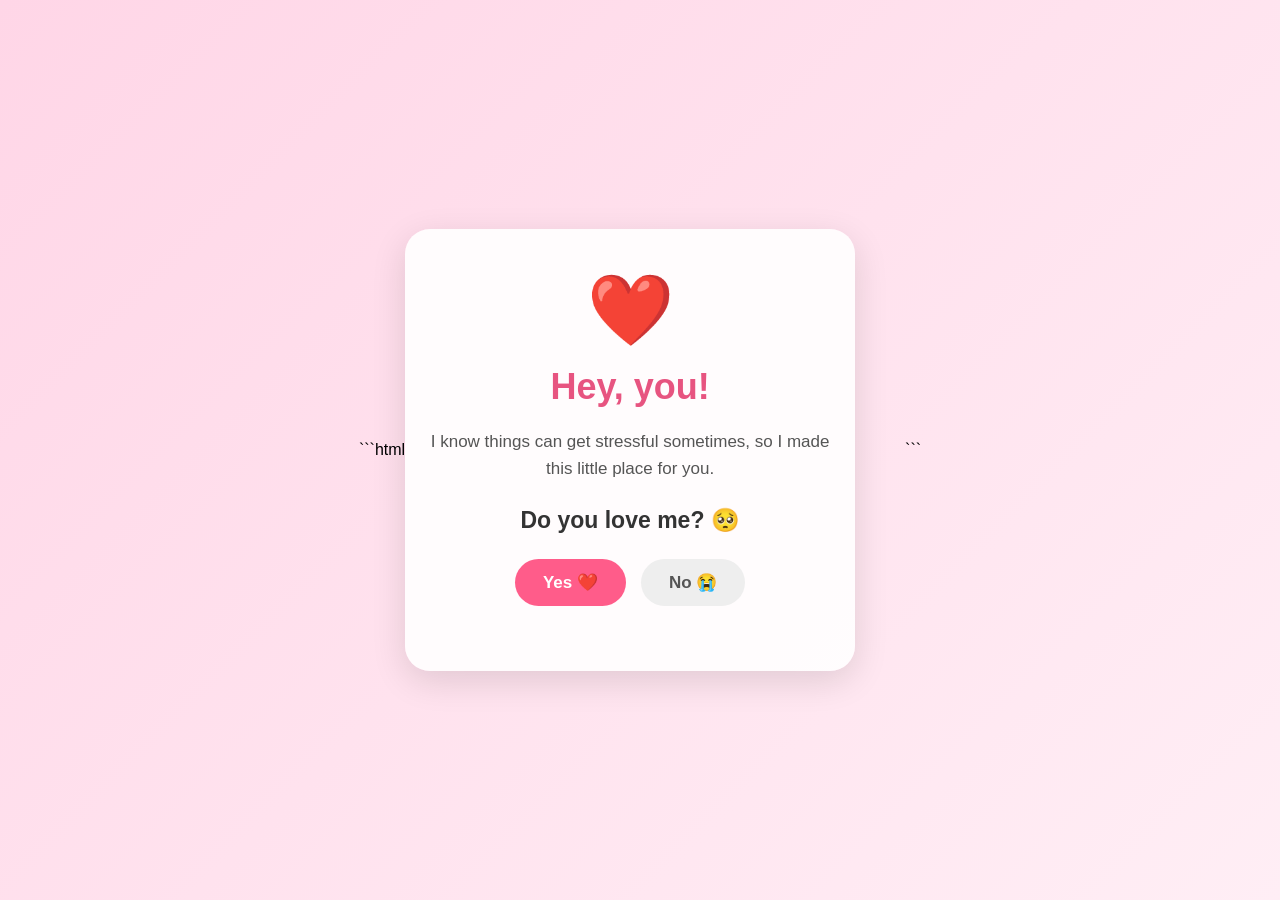
==== commit 4ba83793: "Update index.html" ====
--- a/index.html
+++ b/index.html
@@ -1,203 +1,66 @@
+```html
 <!DOCTYPE html>
 <html lang="en">
 <head>
     <meta charset="UTF-8">
-    <meta name="viewport" content="width=device-width, initial-scale=1.0">
-    <title>For My Love 💗</title>
+    <meta name="viewport" content="width=device-width, initial-scale=1.0, viewport-fit=cover">
+    <meta name="theme-color" content="#ffd6e7">
+    <meta name="description" content="A little place to relax and smile.">
+
+    <title>For You ❤️</title>
+
     <link rel="stylesheet" href="style.css">
 </head>
 
 <body>
 
-    <!-- Floating decorations -->
-    <div class="star star1">✦</div>
-    <div class="star star2">✧</div>
-    <div class="star star3">♡</div>
-    <div class="star star4">✦</div>
+    <main class="page">
 
-    <main>
+        <section class="container">
 
-        <!-- HERO -->
-        <section class="hero">
-            <div class="bear">🧸</div>
+            <div class="outline"></div>
 
-            <h1>Hey, My Love 💗</h1>
+            <div class="content">
 
-            <p>
-                This little place is just for you.
-                Whenever you're tired, stressed, or having a bad day,
-                come here and take a little break. 🌷
-            </p>
+                <div class="heart" aria-hidden="true">
+                    ❤️
+                </div>
 
-            <div class="hero-message">
-                <span>🌸</span>
-                <strong>You don't have to be okay all the time.</strong>
-                <span>🌸</span>
-            </div>
-        </section>
+                <h1>Hey, you!</h1>
 
+                <p class="message">
+                    I know things can get stressful sometimes,
+                    so I made this little place for you.
+                </p>
 
-        <!-- LOVE MESSAGE -->
-        <section class="card">
-            <h2>💌 A Little Message For You</h2>
+                <div class="divider"></div>
 
-            <p>
-                I know there are days when everything feels overwhelming.
-                I just want you to remember that you don't have to carry
-                everything at once.
-            </p>
+                <p class="question">
+                    Do you love me? 🥺
+                </p>
 
-            <p>
-                Take your time. Rest when you need to.
-                Breathe when things get too much.
-                And remember that you are doing your best. 🫶
-            </p>
+                <div class="buttons">
 
-            <p class="special-message">
-                You deserve peaceful moments, happiness,
-                and lots of reasons to smile. 💕
-            </p>
-        </section>
+                    <button id="yesButton" type="button">
+                        Yes ❤️
+                    </button>
 
+                    <button id="noButton" type="button">
+                        No 😭
+                    </button>
 
-        <!-- LOVE QUESTION -->
-        <section class="card love-section">
-            <h2>🥺 One Important Question...</h2>
+                </div>
 
-            <div class="love-question">
-                Do you love me? 🥺👉👈
+                <div id="response" aria-live="polite"></div>
+
             </div>
 
-            <div class="love-buttons">
-                <button id="yesButton" class="yes-button">
-                    YES 💗
-                </button>
-
-                <button id="noButton" class="no-button">
-                    NO 😭
-                </button>
-            </div>
-
-            <div id="loveAnswer" class="love-answer">
-                I LOVE YOU TOO! 💗🥺
-                <br>
-                Thank you for being you. 🌷
-            </div>
-        </section>
-
-
-        <!-- BREATHING -->
-        <section class="card">
-            <h2>🌿 Take A Little Breath</h2>
-
-            <p>
-                Let's slow everything down for a moment.
-                Follow the circle and breathe slowly.
-            </p>
-
-            <div id="breathingCircle" class="circle">
-                Ready? 🌿
-            </div>
-
-            <p id="breathingStatus" class="status">
-                Press the button when you're ready.
-            </p>
-
-            <button id="breathingButton" class="main-button">
-                🌬️ Start Breathing
-            </button>
-        </section>
-
-
-        <!-- AFFIRMATIONS -->
-        <section class="card">
-            <h2>🌸 Your Little Reminder</h2>
-
-            <div id="affirmation" class="affirmation">
-                You are doing better than you think. 💗
-            </div>
-
-            <button id="affirmationButton" class="main-button">
-                ✨ Give Me A Reminder
-            </button>
-        </section>
-
-
-        <!-- SURPRISE -->
-        <section class="card surprise-section">
-            <h2>🎁 Feeling Stressed?</h2>
-
-            <p>
-                Open this whenever you need a little reminder.
-            </p>
-
-            <button id="surpriseButton" class="main-button">
-                💌 Open My Message
-            </button>
-
-            <div id="surprise" class="surprise">
-                <h3>Hey, beautiful soul 🌷</h3>
-
-                <p>
-                    Whatever is stressing you right now,
-                    you don't have to figure everything out immediately.
-                </p>
-
-                <p>
-                    Take things one moment at a time.
-                    Drink some water, breathe slowly,
-                    and give yourself permission to rest. 🌿
-                </p>
-
-                <p>
-                    You are important.
-                    Your feelings matter.
-                    And you deserve kindness. 💗
-                </p>
-
-                <strong>
-                    Now give yourself a little smile. 🥺💕
-                </strong>
-            </div>
-        </section>
-
-
-        <!-- FINAL MESSAGE -->
-        <section class="final-message">
-            <div class="final-heart">💗</div>
-
-            <h2>Always Remember...</h2>
-
-            <p>
-                You are loved.
-            </p>
-
-            <p>
-                You are appreciated.
-            </p>
-
-            <p>
-                You are never alone.
-            </p>
-
-            <div class="big-message">
-                Take care of yourself, okay? 🌷
-            </div>
-
-            <div class="signature">
-                Made with love 💕
-            </div>
         </section>
 
     </main>
-
-
-    <footer>
-        <p>For the person who deserves a little peace today 🌸</p>
-    </footer>
-
 
     <script src="script.js"></script>
 
 </body>
 </html>
+```
--- a/style.css
+++ b/style.css
@@ -1,7 +1,3 @@
-
-/* =========================
-   RESET
-========================= */
 
 * {
     box-sizing: border-box;
@@ -9,389 +5,92 @@
     padding: 0;
 }
 
-
-/* =========================
-   BODY
-========================= */
-
 body {
-    font-family:
-        "Segoe UI",
-        Arial,
-        sans-serif;
-
     min-height: 100vh;
-
-    background:
-        linear-gradient(
-            135deg,
-            #dff6ff,
-            #fce4ec,
-            #e8ddff
-        );
-
-    color: #4a4a5a;
-
-    overflow-x: hidden;
+    display: flex;
+    justify-content: center;
+    align-items: center;
+    font-family: Arial, sans-serif;
+    background: linear-gradient(135deg, #ffd6e7, #ffeef5);
+    overflow: hidden;
 }
 
-
-/* =========================
-   BACKGROUND
-========================= */
-
-.stars {
-    position: fixed;
-
-    inset: 0;
-
-    pointer-events: none;
-
-    overflow: hidden;
-
-    z-index: 0;
+.container {
+    width: 90%;
+    max-width: 500px;
+    padding: 40px 25px;
+    text-align: center;
+    background: rgba(255, 255, 255, 0.9);
+    border-radius: 25px;
+    box-shadow: 0 10px 35px rgba(0, 0, 0, 0.12);
 }
 
-.star {
-    position: absolute;
-
-    font-size: 22px;
-
-    opacity: 0.65;
-
-    animation:
-        float 6s
-        infinite
-        ease-in-out;
-}
-
-.star-1 {
-    left: 10%;
-    top: 15%;
-}
-
-.star-2 {
-    left: 80%;
-    top: 12%;
-}
-
-.star-3 {
-    left: 20%;
-    top: 70%;
-}
-
-.star-4 {
-    left: 85%;
-    top: 65%;
-}
-
-.star-5 {
-    left: 50%;
-    top: 30%;
-}
-
-.star-6 {
-    left: 8%;
-    top: 45%;
-}
-
-@keyframes float {
-
-    0%,
-    100% {
-        transform:
-            translateY(0)
-            rotate(0deg);
-    }
-
-    50% {
-        transform:
-            translateY(-20px)
-            rotate(8deg);
-    }
-}
-
-
-/* =========================
-   CONTAINER
-========================= */
-
-.container {
-    position: relative;
-
-    z-index: 1;
-
-    width: 100%;
-
-    max-width: 900px;
-
-    margin: auto;
-
-    padding:
-        30px
-        20px
-        60px;
-
-    text-align: center;
-}
-
-
-/* =========================
-   HERO
-========================= */
-
-.hero {
-    padding:
-        45px
-        20px
-        25px;
-}
-
-.bear {
-    font-size: 90px;
-
-    animation:
-        bearBreathe
-        4s
-        infinite
-        ease-in-out;
-}
-
-@keyframes bearBreathe {
-
-    0%,
-    100% {
-        transform: scale(1);
-    }
-
-    50% {
-        transform: scale(1.08);
-    }
+.heart {
+    font-size: 70px;
+    animation: heartbeat 1.2s infinite;
+    margin-bottom: 15px;
 }
 
 h1 {
-    font-size: 42px;
-
-    margin:
-        15px
-        0
-        10px;
-
-    color: #735b8f;
+    color: #e75480;
+    font-size: 36px;
+    margin-bottom: 20px;
 }
 
-.subtitle {
-    font-size: 18px;
-
-    max-width: 620px;
-
-    margin: auto;
-
-    line-height: 1.7;
+.message {
+    color: #555;
+    font-size: 17px;
+    line-height: 1.6;
+    margin-bottom: 25px;
 }
 
-
-/* =========================
-   CARDS
-========================= */
-
-.card {
-    background:
-        rgba(
-            255,
-            255,
-            255,
-            0.72
-        );
-
-    backdrop-filter:
-        blur(12px);
-
-    -webkit-backdrop-filter:
-        blur(12px);
-
-    border-radius: 28px;
-
-    padding: 30px;
-
-    margin: 25px 0;
-
-    box-shadow:
-        0 15px 40px
-        rgba(
-            90,
-            70,
-            120,
-            0.12
-        );
-
-    border:
-        1px solid
-        rgba(
-            255,
-            255,
-            255,
-            0.8
-        );
+.question {
+    color: #333;
+    font-size: 23px;
+    font-weight: bold;
+    margin-bottom: 25px;
 }
 
-.card h2 {
-    color: #735b8f;
+.buttons {
+    display: flex;
+    justify-content: center;
+    gap: 15px;
 }
-
-
-/* =========================
-   MESSAGE
-========================= */
-
-.message {
-    font-size: 19px;
-
-    line-height: 1.8;
-}
-
-.message strong {
-    color: #d4779a;
-}
-
-
-/* =========================
-   BUTTONS
-========================= */
 
 button {
     border: none;
+    padding: 13px 28px;
+    border-radius: 30px;
+    font-size: 17px;
+    font-weight: bold;
+    cursor: pointer;
+    transition: 0.2s ease;
+}
 
-    padding:
-        14px
-        24px;
+#yesButton {
+    background: #ff5c8a;
+    color: white;
+}
 
-    border-radius: 30px;
-
-    margin: 8px;
-
-    font-size: 16px;
-
-    cursor: pointer;
-
-    background: #d98aaa;
-
-    color: white;
-
-    box-shadow:
-        0 7px 18px
-        rgba(
-            200,
-            100,
-            140,
-            0.2
-        );
-
-    transition:
-        transform 0.25s ease,
-        box-shadow 0.25s ease;
+#noButton {
+    background: #eeeeee;
+    color: #555;
 }
 
 button:hover {
-    transform:
-        translateY(-3px);
-
-    box-shadow:
-        0 10px 22px
-        rgba(
-            200,
-            100,
-            140,
-            0.25
-        );
+    transform: scale(1.08);
 }
 
-button:active {
-    transform:
-        scale(0.96);
+#response {
+    margin-top: 25px;
+    color: #e75480;
+    font-size: 22px;
+    font-weight: bold;
+    line-height: 1.5;
 }
 
-
-/* =========================
-   LOVE QUESTION
-========================= */
-
-.love-question {
-    font-size: 28px;
-
-    margin: 20px 0;
-
-    color: #765b83;
-
-    font-weight: 600;
-}
-
-.love-buttons {
-    position: relative;
-
-    min-height: 90px;
-}
-
-.yes-button {
-    background:
-        linear-gradient(
-            135deg,
-            #e88eae,
-            #d66f98
-        );
-}
-
-.no-button {
-    position: relative;
-
-    background: #aaa;
-}
-
-.love-answer {
-    display: none;
-
-    margin-top: 20px;
-
-    padding: 25px;
-
-    border-radius: 20px;
-
-    background: #fff0f6;
-
-    font-size: 19px;
-
-    line-height: 1.7;
-}
-
-.love-answer.show {
-    display: block;
-
-    animation:
-        appear
-        0.6s
-        ease;
-}
-
-.love-answer h3 {
-    color: #d4779a;
-
-    margin-bottom: 10px;
-}
-
-.big-heart {
-    font-size: 60px;
-
-    animation:
-        heartBeat
-        1s
-        infinite
-        ease-in-out;
-}
-
-@keyframes heartBeat {
-
-    0%,
-    100% {
+@keyframes heartbeat {
+    0%, 100% {
         transform: scale(1);
     }
 
@@ -400,356 +99,3 @@
     }
 }
 
-
-/* =========================
-   BREATHING
-========================= */
-
-.breathing-area {
-    margin-top: 15px;
-}
-
-.breathing-instruction {
-    margin-top: 12px;
-
-    line-height: 1.6;
-}
-
-.circle {
-    width: 150px;
-    height: 150px;
-
-    margin:
-        30px
-        auto
-        15px;
-
-    border-radius: 50%;
-
-    background:
-        linear-gradient(
-            135deg,
-            #b9e8ff,
-            #d9c8ff
-        );
-
-    display: flex;
-
-    align-items: center;
-
-    justify-content: center;
-
-    font-size: 18px;
-
-    color: #665b7a;
-
-    box-shadow:
-        0 0 40px
-        rgba(
-            180,
-            160,
-            240,
-            0.35
-        );
-
-    transition:
-        transform
-        4s
-        ease-in-out;
-}
-
-.circle.breathe-in {
-    transform:
-        scale(1.35);
-}
-
-.circle.breathe-out {
-    transform:
-        scale(1);
-}
-
-.breathing-status {
-    min-height: 25px;
-
-    color: #765b83;
-
-    margin-bottom: 5px;
-}
-
-
-/* =========================
-   AFFIRMATION
-========================= */
-
-.affirmation {
-    min-height: 75px;
-
-    display: flex;
-
-    align-items: center;
-
-    justify-content: center;
-
-    font-size: 20px;
-
-    color: #765b83;
-
-    line-height: 1.5;
-
-    padding: 10px;
-}
-
-
-/* =========================
-   SURPRISE
-========================= */
-
-.small-text {
-    margin-top: 12px;
-
-    line-height: 1.6;
-}
-
-.surprise {
-    display: none;
-
-    margin-top: 20px;
-
-    padding: 25px;
-
-    background: #fff0f6;
-
-    border-radius: 20px;
-
-    line-height: 1.8;
-
-    font-size: 18px;
-}
-
-.surprise.show {
-    display: block;
-
-    animation:
-        appear
-        0.5s
-        ease;
-}
-
-.surprise-icon {
-    font-size: 50px;
-
-    margin-bottom: 10px;
-}
-
-
-/* =========================
-   MUSIC
-========================= */
-
-.music-note {
-    font-size: 45px;
-
-    margin-bottom: 10px;
-
-    animation:
-        musicFloat
-        2s
-        infinite
-        ease-in-out;
-}
-
-@keyframes musicFloat {
-
-    0%,
-    100% {
-        transform:
-            translateY(0);
-    }
-
-    50% {
-        transform:
-            translateY(-8px);
-    }
-}
-
-.music-controls {
-    display: flex;
-
-    justify-content: center;
-
-    align-items: center;
-
-    flex-wrap: wrap;
-}
-
-#volumeButton {
-    min-width: 55px;
-
-    padding:
-        14px
-        18px;
-}
-
-.music-status {
-    margin-top: 8px;
-
-    font-size: 14px;
-
-    opacity: 0.7;
-}
-
-
-/* =========================
-   FINAL CARD
-========================= */
-
-.final-card {
-    padding-bottom: 35px;
-}
-
-.final-icon {
-    font-size: 45px;
-
-    margin-bottom: 10px;
-}
-
-
-/* =========================
-   HEARTS
-========================= */
-
-.heart {
-    position: fixed;
-
-    bottom: -40px;
-
-    font-size: 20px;
-
-    pointer-events: none;
-
-    z-index: 5;
-
-    animation:
-        rise
-        6s
-        linear
-        forwards;
-}
-
-@keyframes rise {
-
-    from {
-        transform:
-            translateY(0)
-            rotate(0deg);
-
-        opacity: 0;
-    }
-
-    15% {
-        opacity: 1;
-    }
-
-    to {
-        transform:
-            translateY(-110vh)
-            rotate(360deg);
-
-        opacity: 0;
-    }
-}
-
-
-/* =========================
-   APPEAR ANIMATION
-========================= */
-
-@keyframes appear {
-
-    from {
-        opacity: 0;
-
-        transform:
-            translateY(10px);
-    }
-
-    to {
-        opacity: 1;
-
-        transform:
-            translateY(0);
-    }
-}
-
-
-/* =========================
-   FOOTER
-========================= */
-
-.footer {
-    margin-top: 30px;
-
-    font-size: 14px;
-
-    opacity: 0.7;
-}
-
-
-/* =========================
-   MOBILE
-========================= */
-
-@media (max-width: 600px) {
-
-    .container {
-        padding:
-            20px
-            15px
-            50px;
-    }
-
-    .hero {
-        padding-top: 30px;
-    }
-
-    h1 {
-        font-size: 32px;
-    }
-
-    .subtitle {
-        font-size: 16px;
-    }
-
-    .card {
-        padding: 22px;
-
-        border-radius: 24px;
-    }
-
-    .bear {
-        font-size: 75px;
-    }
-
-    .love-question {
-        font-size: 24px;
-    }
-
-    .message {
-        font-size: 17px;
-    }
-
-    .affirmation {
-        font-size: 18px;
-    }
-
-    .circle {
-        width: 135px;
-        height: 135px;
-    }
-
-    button {
-        padding:
-            13px
-            21px;
-    }
-}
